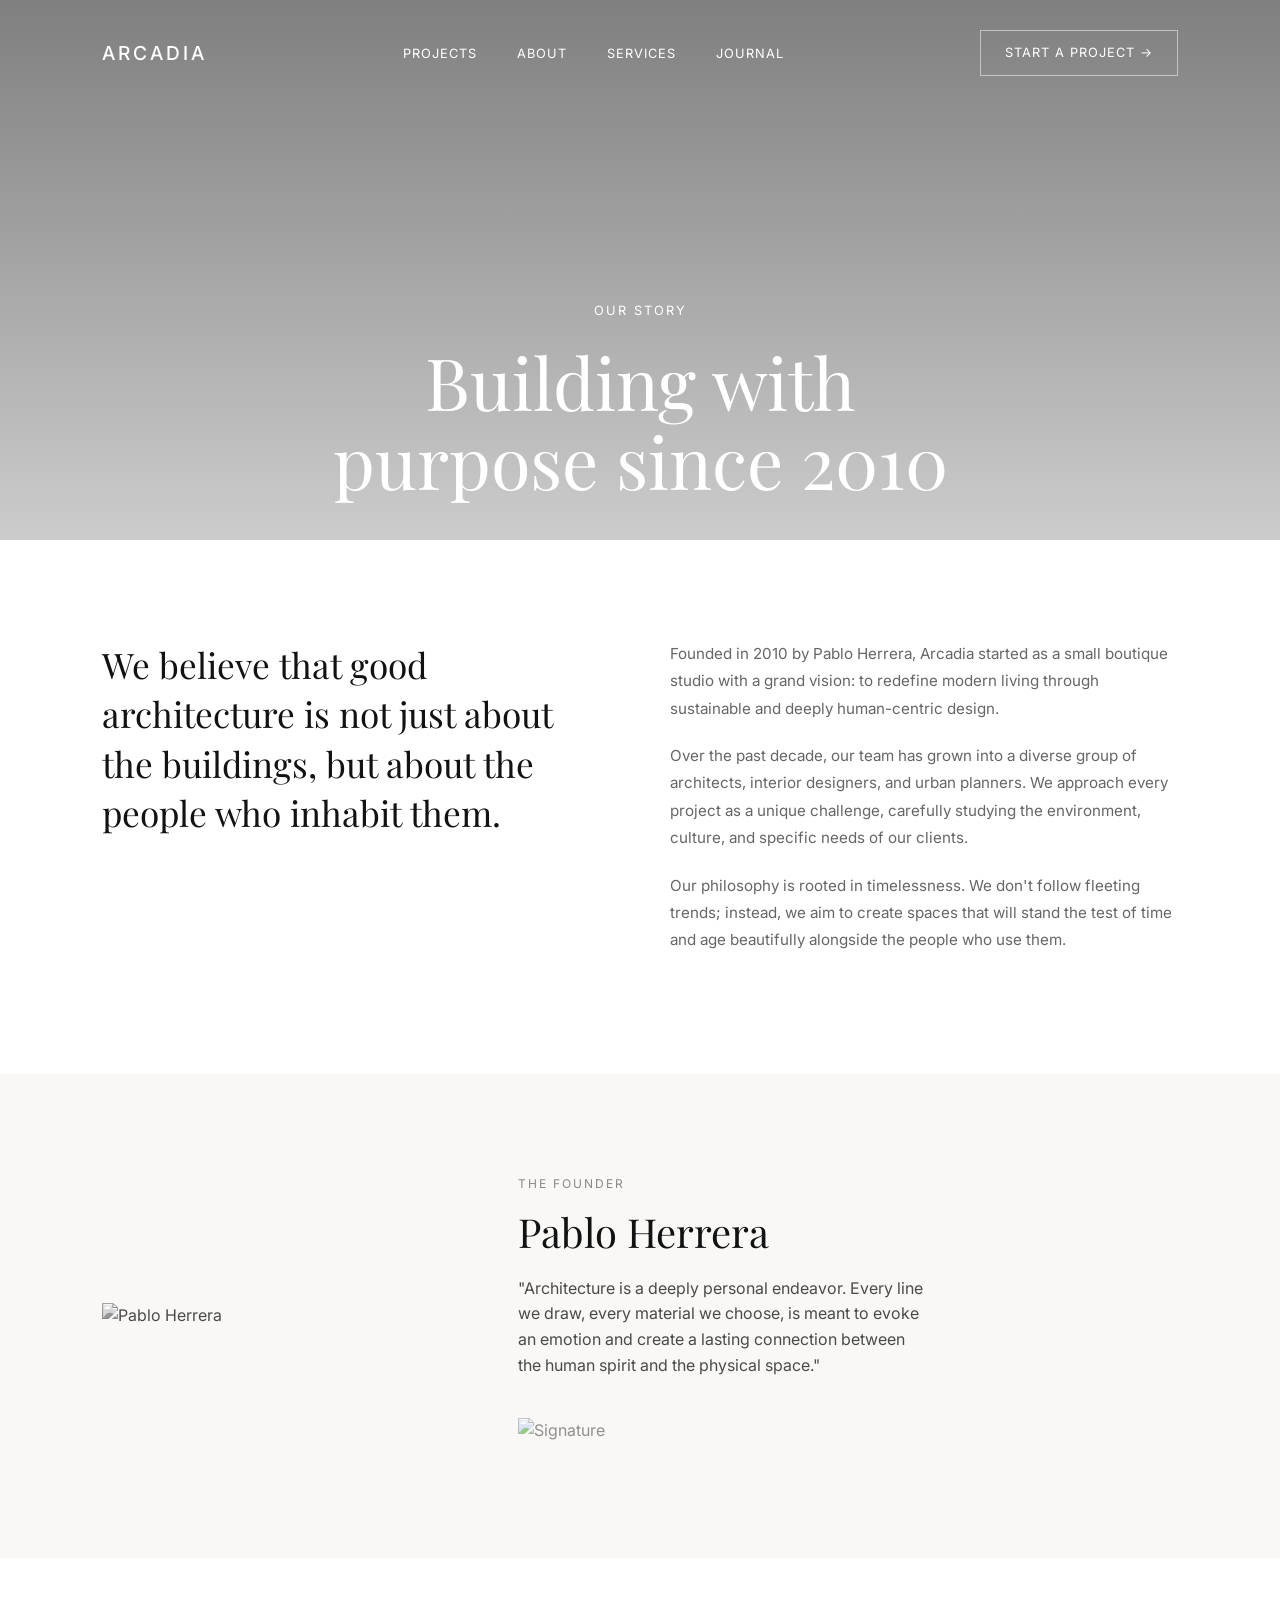
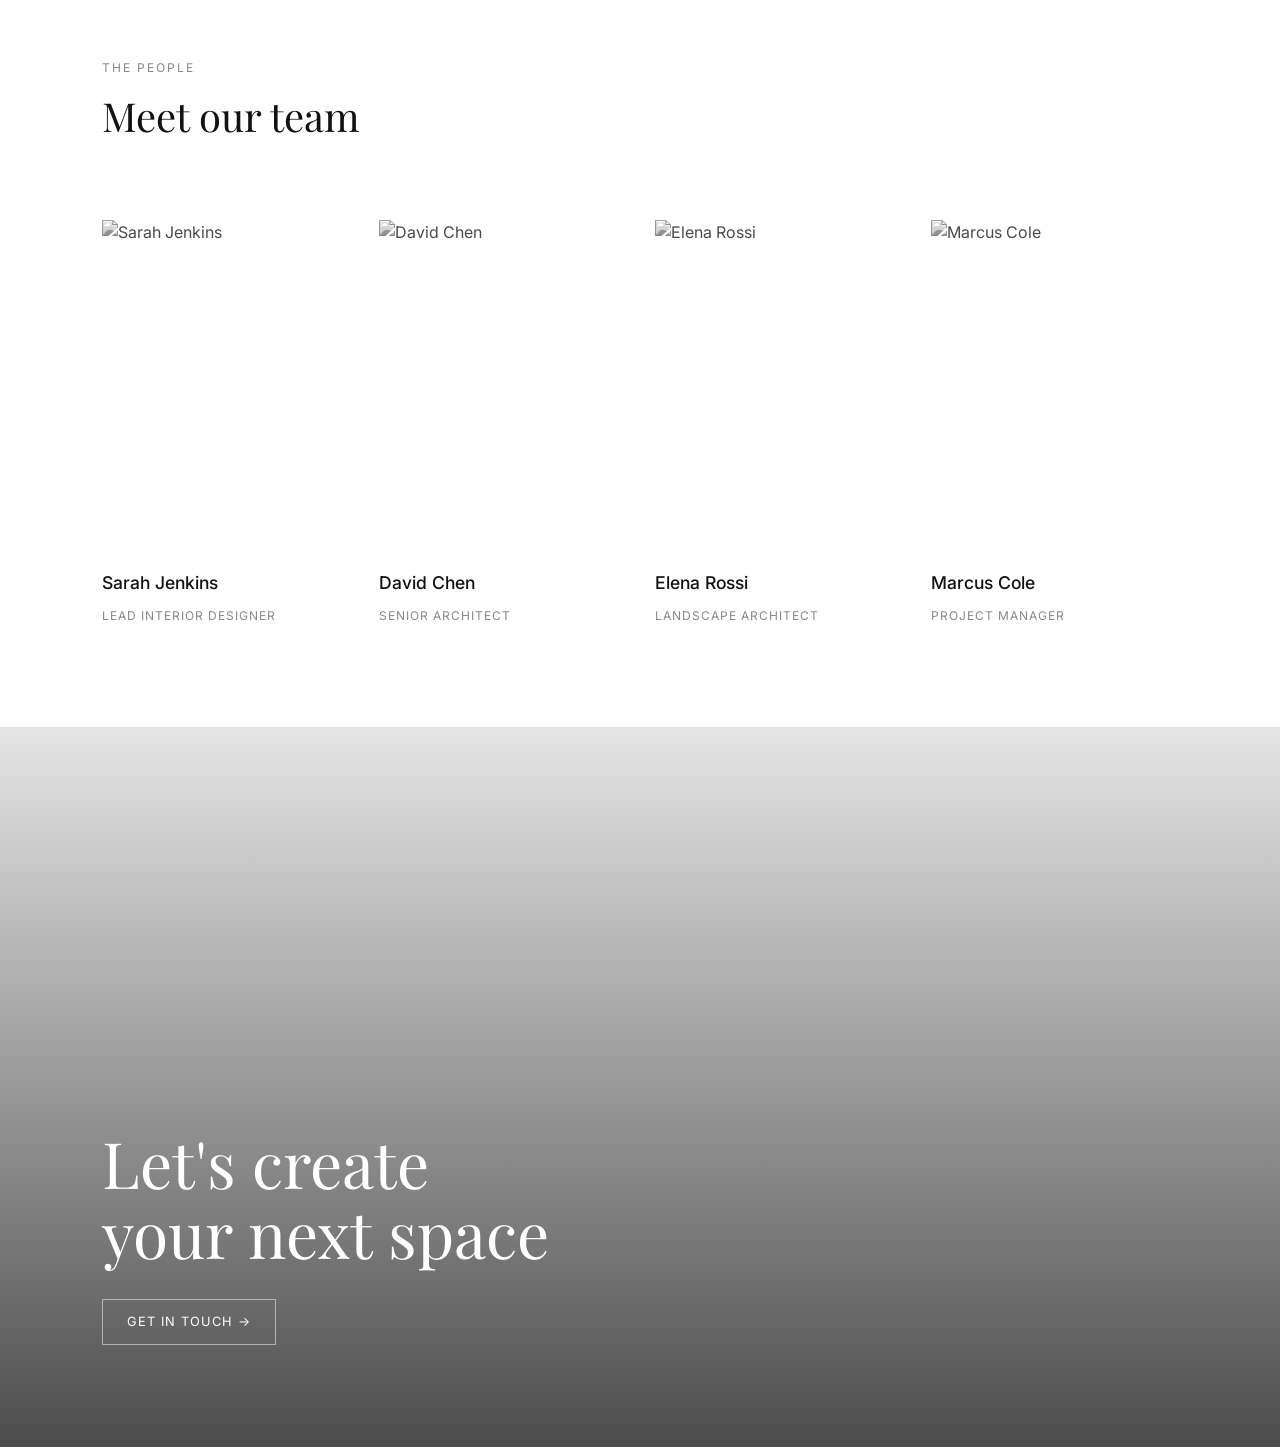
==== about.html @ d70ce988 "Initial commit - Arcadia Architecture Website" ====
<!DOCTYPE html>
<html lang="en">
<head>
    <meta charset="UTF-8">
    <meta name="viewport" content="width=device-width, initial-scale=1.0">
    <title>About Us - Arcadia Architecture</title>
    <!-- Google Fonts -->
    <link rel="preconnect" href="https://fonts.googleapis.com">
    <link rel="preconnect" href="https://fonts.gstatic.com" crossorigin>
    <link href="https://fonts.googleapis.com/css2?family=Inter:wght@300;400;500;600&family=Playfair+Display:ital,wght@0,400;0,600;1,400&display=swap" rel="stylesheet">
    <!-- FontAwesome -->
    <link rel="stylesheet" href="https://cdnjs.cloudflare.com/ajax/libs/font-awesome/6.4.0/css/all.min.css">
    <link rel="stylesheet" href="style.css">
</head>
<body>

    <!-- Header & Inner Page Hero -->
    <header class="page-hero" style="background-image: url('assets/about-hero.jpg');">
        <!-- Navigation -->
        <nav class="navbar">
            <a href="index.html" class="logo">ARCADIA</a>
            <ul class="nav-links">
                <li><a href="projects.html">PROJECTS</a></li>
                <li><a href="about.html">ABOUT</a></li>
                <li><a href="services.html">SERVICES</a></li>
                <li><a href="journal.html">JOURNAL</a></li>
            </ul>
            <a href="contact.html" class="btn btn-outline">START A PROJECT &rarr;</a>
        </nav>

        <div class="hero-content text-center">
            <span class="subtitle">OUR STORY</span>
            <h1 class="hero-title">Building with<br>purpose since 2010</h1>
        </div>
    </header>

    <!-- Our Vision & Story Section -->
    <section class="about-story section-padding">
        <div class="story-left">
            <h2>We believe that good architecture is not just about the buildings, but about the people who inhabit them.</h2>
        </div>
        <div class="story-right">
            <p>Founded in 2010 by Pablo Herrera, Arcadia started as a small boutique studio with a grand vision: to redefine modern living through sustainable and deeply human-centric design.</p>
            <p>Over the past decade, our team has grown into a diverse group of architects, interior designers, and urban planners. We approach every project as a unique challenge, carefully studying the environment, culture, and specific needs of our clients.</p>
            <p>Our philosophy is rooted in timelessness. We don't follow fleeting trends; instead, we aim to create spaces that will stand the test of time and age beautifully alongside the people who use them.</p>
        </div>
    </section>

    <!-- Founder Section (Reusing Home Page Styles) -->
    <section class="founder-section section-padding bg-light">
        <div class="founder-img-wrapper">
            <img src="assets/founder.jpg" alt="Pablo Herrera" class="founder-img">
        </div>
        <div class="founder-content">
            <span class="section-subtitle">THE FOUNDER</span>
            <h2 class="section-title">Pablo Herrera</h2>
            <p class="description">"Architecture is a deeply personal endeavor. Every line we draw, every material we choose, is meant to evoke an emotion and create a lasting connection between the human spirit and the physical space."</p>
            <div class="founder-signature">
                <img src="assets/signature.png" alt="Signature" class="signature">
            </div>
        </div>
    </section>

    <!-- The Team Section -->
    <section class="team-section section-padding">
        <div class="section-header">
            <div class="header-left">
                <span class="section-subtitle">THE PEOPLE</span>
                <h2 class="section-title">Meet our team</h2>
            </div>
        </div>

        <div class="team-grid">
            <!-- Team Member 1 -->
            <div class="team-card">
                <div class="team-img-wrap">
                    <img src="assets/team-1.jpg" alt="Sarah Jenkins" class="team-img">
                </div>
                <div class="team-info">
                    <h4>Sarah Jenkins</h4>
                    <span>LEAD INTERIOR DESIGNER</span>
                </div>
            </div>
            <!-- Team Member 2 -->
            <div class="team-card">
                <div class="team-img-wrap">
                    <img src="assets/team-2.jpg" alt="David Chen" class="team-img">
                </div>
                <div class="team-info">
                    <h4>David Chen</h4>
                    <span>SENIOR ARCHITECT</span>
                </div>
            </div>
            <!-- Team Member 3 -->
            <div class="team-card">
                <div class="team-img-wrap">
                    <img src="assets/team-3.jpg" alt="Elena Rossi" class="team-img">
                </div>
                <div class="team-info">
                    <h4>Elena Rossi</h4>
                    <span>LANDSCAPE ARCHITECT</span>
                </div>
            </div>
            <!-- Team Member 4 -->
            <div class="team-card">
                <div class="team-img-wrap">
                    <img src="assets/team-4.jpg" alt="Marcus Cole" class="team-img">
                </div>
                <div class="team-info">
                    <h4>Marcus Cole</h4>
                    <span>PROJECT MANAGER</span>
                </div>
            </div>
        </div>
    </section>

    <!-- Footer CTA Section -->
    <footer class="footer-cta" style="background-image: url('assets/footer-bg.jpg');">
        <div class="footer-content">
            <h2>Let's create<br>your next space</h2>
            <a href="contact.html" class="btn btn-outline footer-btn">GET IN TOUCH &rarr;</a>
        </div>
    </footer>

    <script src="script.js"></script>
</body>
</html>
---- style.css ----
/* --- CSS Reset & Variables --- */
:root {
    --primary-color: #121212;
    --text-color: #4a4a4a;
    --light-bg: #f9f8f6;
    --border-color: #e5e5e5;
    --font-heading: 'Playfair Display', serif;
    --font-body: 'Inter', sans-serif;
    --transition: all 0.3s ease;
}

* {
    margin: 0;
    padding: 0;
    box-sizing: border-box;
}

body {
    font-family: var(--font-body);
    color: var(--text-color);
    line-height: 1.6;
    background-color: #fff;
    overflow-x: hidden;
}

h1,
h2,
h3,
h4 {
    font-family: var(--font-heading);
    color: var(--primary-color);
    font-weight: 400;
}

a {
    text-decoration: none;
    color: inherit;
    transition: var(--transition);
}

.section-padding {
    padding: 100px 8%;
}

.bg-light {
    background-color: var(--light-bg);
}

/* Typography Classes */
.section-subtitle {
    font-size: 0.75rem;
    text-transform: uppercase;
    letter-spacing: 2px;
    color: #888;
    display: block;
    margin-bottom: 15px;
}

.section-title {
    font-size: 2.5rem;
    line-height: 1.2;
    margin-bottom: 20px;
}

/* Buttons */
.btn {
    display: inline-block;
    padding: 12px 24px;
    font-size: 0.8rem;
    letter-spacing: 1px;
    text-transform: uppercase;
    cursor: pointer;
    border: 1px solid transparent;
}

.btn-outline {
    border-color: rgba(255, 255, 255, 0.5);
    color: #fff;
}

.btn-outline:hover {
    background: #fff;
    color: var(--primary-color);
}

.btn-dark {
    background: var(--primary-color);
    color: #fff;
}

.btn-dark:hover {
    background: #333;
}

.btn-text {
    color: #fff;
    padding: 12px 0;
    margin-left: 20px;
}

.btn-text:hover {
    opacity: 0.7;
}

/* --- Header & Hero --- */
.hero-section {
    height: 100vh;
    background: url('assets/hero-bg.jpg') center/cover no-repeat;
    position: relative;
    display: flex;
    flex-direction: column;
}

/* Overlay to darken background slightly for text readability */
.hero-section::before {
    content: '';
    position: absolute;
    top: 0;
    left: 0;
    width: 100%;
    height: 100%;
    background: linear-gradient(to bottom, rgba(0, 0, 0, 0.4) 0%, rgba(0, 0, 0, 0.1) 100%);
    z-index: 1;
}

.navbar {
    position: fixed;
    top: 0;
    width: 100%;
    padding: 30px 8%;
    display: flex;
    justify-content: space-between;
    align-items: center;
    z-index: 100;
    color: #fff;
    transition: var(--transition);
}

.navbar.scrolled {
    background: #fff;
    color: var(--primary-color);
    padding: 20px 8%;
    box-shadow: 0 2px 10px rgba(0, 0, 0, 0.1);
}

.navbar.scrolled .btn-outline {
    border-color: var(--primary-color);
    color: var(--primary-color);
}

.navbar.scrolled .btn-outline:hover {
    background: var(--primary-color);
    color: #fff;
}

.logo {
    font-size: 1.2rem;
    letter-spacing: 3px;
    font-weight: 500;
}

.nav-links {
    list-style: none;
    display: flex;
    gap: 40px;
}

.nav-links li a {
    font-size: 0.8rem;
    letter-spacing: 1px;
}

.hero-content {
    position: relative;
    z-index: 2;
    margin-top: auto;
    margin-bottom: 10%;
    padding: 0 8%;
    color: #fff;
}

.hero-content .subtitle {
    font-size: 0.8rem;
    letter-spacing: 2px;
    margin-bottom: 20px;
    display: block;
}

.hero-title {
    font-size: 4.5rem;
    line-height: 1.1;
    margin-bottom: 40px;
    color: #fff;
}

.hero-title i {
    font-family: var(--font-heading);
}

/* --- Featured Projects --- */
.section-header {
    display: flex;
    justify-content: space-between;
    align-items: flex-end;
    margin-bottom: 60px;
}

.view-all {
    font-size: 0.8rem;
    letter-spacing: 1px;
    text-transform: uppercase;
    font-weight: 500;
}

.view-all:hover {
    color: #000;
}

.projects-grid {
    display: flex;
    gap: 30px;
}

.project-col {
    flex: 1;
    display: flex;
    flex-direction: column;
    gap: 30px;
}

.project-col.center-col {
    flex: 0.8;
    /* slightly narrower */
}

.project-col.offset-col {
    padding-top: 100px;
    /* Offset the right column */
}

.project-card {
    position: relative;
}

.project-img {
    width: 100%;
    height: auto;
    display: block;
    object-fit: cover;
}

.large-card .project-img {
    height: 600px;
}

.small-card .project-img {
    height: 350px;
}

.project-info {
    margin-top: 15px;
}

.project-info h3 {
    font-size: 1.2rem;
    margin-bottom: 5px;
}

.project-info p {
    font-size: 0.75rem;
    color: #888;
    line-height: 1.8;
}

.project-info span {
    font-style: italic;
    color: #aaa;
}

/* --- Founder Section --- */
.founder-section {
    display: flex;
    align-items: center;
    gap: 60px;
}

.founder-img-wrapper {
    flex: 0.35;
}

.founder-img {
    width: 100%;
    filter: grayscale(100%);
    /* based on design */
}

.founder-content {
    flex: 0.4;
}

.founder-content .description {
    font-size: 1rem;
    margin-bottom: 40px;
}

.founder-signature {
    display: flex;
    align-items: center;
    gap: 20px;
}

.signature {
    height: 40px;
    filter: opacity(0.6);
}

.founder-name h4 {
    font-size: 0.9rem;
    font-family: var(--font-body);
    letter-spacing: 1px;
}

.founder-name span {
    font-size: 0.7rem;
    color: #888;
}

.founder-stats {
    flex: 0.25;
    display: flex;
    flex-direction: column;
    gap: 40px;
    padding-left: 40px;
    border-left: 1px solid var(--border-color);
}

.stat-item h3 {
    font-size: 2rem;
    margin-bottom: 5px;
    font-family: var(--font-body);
    font-weight: 300;
}

.stat-item p {
    font-size: 0.7rem;
    letter-spacing: 1px;
    color: #888;
}

/* --- Philosophy Section --- */
.philosophy-section {
    display: flex;
    justify-content: space-between;
    align-items: flex-start;
}

.philosophy-left {
    flex: 0.35;
}

.philosophy-right {
    flex: 0.6;
    display: grid;
    grid-template-columns: repeat(4, 1fr);
    gap: 30px;
}

.phil-item i {
    font-size: 1.5rem;
    color: #c1a892;
    /* bronze/sand accent */
    margin-bottom: 20px;
}

.phil-item h4 {
    font-size: 1rem;
    font-family: var(--font-body);
    font-weight: 500;
    margin-bottom: 10px;
}

.phil-item p {
    font-size: 0.8rem;
    color: #888;
}

/* --- Services Section --- */
.services-grid {
    display: grid;
    grid-template-columns: repeat(6, 1fr);
    gap: 20px;
}

.service-card {
    border: 1px solid var(--border-color);
    padding: 30px 20px;
    display: flex;
    flex-direction: column;
    transition: var(--transition);
}

.service-card:hover {
    box-shadow: 0 10px 30px rgba(0, 0, 0, 0.05);
    transform: translateY(-5px);
}

.service-icon {
    font-size: 1.5rem;
    color: #c1a892;
    margin-bottom: 25px;
}

.service-card h4 {
    font-family: var(--font-body);
    font-size: 0.95rem;
    font-weight: 500;
    margin-bottom: 15px;
    text-transform: uppercase;
}

.service-card p {
    font-size: 0.8rem;
    color: #888;
    margin-bottom: 30px;
    flex-grow: 1;
}

.service-link {
    font-size: 1.2rem;
    color: var(--primary-color);
    align-self: flex-start;
}

/* --- Footer CTA --- */
.footer-cta {
    height: 80vh;
    background: url('assets/footer-bg.jpg') center/cover no-repeat;
    position: relative;
    display: flex;
    align-items: flex-end;
    padding: 8%;
}

.footer-cta::before {
    content: '';
    position: absolute;
    top: 0;
    left: 0;
    width: 100%;
    height: 100%;
    background: linear-gradient(to top, rgba(0, 0, 0, 0.7) 0%, rgba(0, 0, 0, 0.1) 100%);
}

.footer-content {
    position: relative;
    z-index: 2;
    color: #fff;
}

.footer-content h2 {
    font-size: 4rem;
    color: #fff;
    line-height: 1.1;
    margin-bottom: 30px;
}

/* --- Responsive Design Basics --- */
@media (max-width: 1024px) {

    .projects-grid,
    .philosophy-right {
        grid-template-columns: repeat(2, 1fr);
        flex-wrap: wrap;
    }

    .services-grid {
        grid-template-columns: repeat(3, 1fr);
    }

    .founder-section {
        flex-direction: column;
    }

    .founder-stats {
        border-left: none;
        border-top: 1px solid var(--border-color);
        padding-top: 40px;
        padding-left: 0;
        flex-direction: row;
    }
}

@media (max-width: 768px) {
    .hero-title {
        font-size: 3rem;
    }

    .services-grid {
        grid-template-columns: repeat(2, 1fr);
    }

    .philosophy-section,
    .project-col {
        flex-direction: column;
    }

    .project-col.offset-col {
        padding-top: 0;
    }

    .nav-links {
        display: none;
    }

    /* Mobile menu needed */
}

/* =========================================
   INNER PAGES STYLES (Projects, About, etc.)
   ========================================= */

/* Inner Page Hero (Shorter height) */
.page-hero {
    height: 60vh;
    background-size: cover;
    background-position: center;
    position: relative;
    display: flex;
    flex-direction: column;
    justify-content: center;
    align-items: center;
}

.page-hero::before {
    content: '';
    position: absolute;
    top: 0;
    left: 0;
    width: 100%;
    height: 100%;
    background: linear-gradient(to bottom, rgba(0, 0, 0, 0.5) 0%, rgba(0, 0, 0, 0.2) 100%);
    z-index: 1;
}

.text-center {
    text-align: center;
    align-items: center;
    margin-bottom: 0;
}

/* Projects Filters */
.project-filters {
    display: flex;
    justify-content: center;
    flex-wrap: wrap;
    gap: 30px;
    margin-bottom: 60px;
}

.filter-btn {
    background: none;
    border: none;
    font-family: var(--font-body);
    font-size: 0.85rem;
    letter-spacing: 1px;
    text-transform: uppercase;
    color: #888;
    cursor: pointer;
    padding-bottom: 5px;
    border-bottom: 1px solid transparent;
    transition: var(--transition);
}

.filter-btn:hover,
.filter-btn.active {
    color: var(--primary-color);
    border-bottom-color: var(--primary-color);
}

/* Portfolio Grid */
.portfolio-grid {
    display: flex;
    gap: 40px;
}

.portfolio-col {
    flex: 1;
    display: flex;
    flex-direction: column;
    gap: 60px;
    /* Space between projects vertically */
}

/* The offset creates the aesthetic masonry look */
.portfolio-col.offset-col {
    margin-top: 100px;
}

/* Responsive adjustments for the new grid */
@media (max-width: 768px) {
    .portfolio-grid {
        flex-direction: column;
        gap: 40px;
    }

    .portfolio-col {
        gap: 40px;
    }

    .portfolio-col.offset-col {
        margin-top: 0;
    }

    .project-filters {
        gap: 15px;
    }

    .filter-btn {
        font-size: 0.75rem;
    }
}

/* =========================================
   ABOUT PAGE STYLES
   ========================================= */

/* Story Section */
.about-story {
    display: flex;
    gap: 60px;
    align-items: flex-start;
}

.story-left {
    flex: 0.5;
}

.story-left h2 {
    font-size: 2.2rem;
    line-height: 1.4;
    color: var(--primary-color);
}

.story-right {
    flex: 0.5;
}

.story-right p {
    margin-bottom: 20px;
    color: #666;
    font-size: 0.95rem;
    line-height: 1.8;
}

/* Team Section */
.team-grid {
    display: grid;
    grid-template-columns: repeat(4, 1fr);
    gap: 30px;
}

.team-card {
    text-align: left;
    transition: var(--transition);
}

.team-img-wrap {
    width: 100%;
    aspect-ratio: 3/4;
    overflow: hidden;
    margin-bottom: 20px;
}

.team-img {
    width: 100%;
    height: 100%;
    object-fit: cover;
    filter: grayscale(100%);
    transition: var(--transition);
}

.team-card:hover .team-img {
    filter: grayscale(0%);
    transform: scale(1.05);
}

.team-info h4 {
    font-family: var(--font-body);
    font-size: 1.1rem;
    font-weight: 500;
    margin-bottom: 5px;
}

.team-info span {
    font-size: 0.75rem;
    color: #888;
    letter-spacing: 1px;
    text-transform: uppercase;
}

/* Responsive adjustments for About Page */
@media (max-width: 1024px) {
    .team-grid {
        grid-template-columns: repeat(2, 1fr);
    }
}

@media (max-width: 768px) {
    .about-story {
        flex-direction: column;
        gap: 30px;
    }

    .story-left h2 {
        font-size: 1.8rem;
    }

    .team-grid {
        grid-template-columns: 1fr;
    }
}

/* =========================================
   SERVICES PAGE STYLES
   ========================================= */

/* Services Intro */
.services-intro {
    max-width: 800px;
    margin: 0 auto;
}

.intro-text {
    font-size: 1.1rem;
    color: #666;
    line-height: 1.8;
    margin-top: 20px;
}

/* Detailed Services Rows */
.service-row {
    display: flex;
    align-items: center;
    gap: 80px;
}

/* Reverse the order for even rows (Text left, Image right) */
.service-row.reverse-row {
    flex-direction: row;
}

.service-img-col {
    flex: 0.5;
}

.service-detail-img {
    width: 100%;
    height: 600px;
    object-fit: cover;
    box-shadow: 0 20px 40px rgba(0, 0, 0, 0.08);
}

.service-text-col {
    flex: 0.5;
}

.service-text-col .service-icon {
    font-size: 2.5rem;
    color: #c1a892;
    margin-bottom: 20px;
}

.service-text-col h2 {
    font-size: 2.5rem;
    margin-bottom: 25px;
}

.service-text-col p {
    color: #666;
    margin-bottom: 20px;
    line-height: 1.8;
}

.service-features {
    list-style: none;
    margin-top: 30px;
    padding-top: 30px;
    border-top: 1px solid var(--border-color);
}

.service-features li {
    margin-bottom: 15px;
    color: var(--primary-color);
    font-weight: 500;
    display: flex;
    align-items: center;
    gap: 15px;
}

.service-features li i {
    color: #c1a892;
    font-size: 0.9rem;
}

/* Responsive adjustments for Services Page */
@media (max-width: 992px) {

    .service-row,
    .service-row.reverse-row {
        flex-direction: column;
        gap: 40px;
    }

    .service-detail-img {
        height: 400px;
    }
}

/* =========================================
   JOURNAL PAGE STYLES
   ========================================= */

/* Featured Post */
.featured-post {
    display: flex;
    align-items: center;
    gap: 60px;
}

.featured-img-wrap {
    flex: 0.6;
    overflow: hidden;
}

.featured-img {
    width: 100%;
    height: 500px;
    object-fit: cover;
    transition: transform 0.5s ease;
}

.featured-post:hover .featured-img {
    transform: scale(1.03);
}

.featured-content {
    flex: 0.4;
}

.post-meta {
    display: flex;
    gap: 15px;
    margin-bottom: 20px;
    font-size: 0.75rem;
    letter-spacing: 1px;
}

.post-category {
    color: #c1a892;
    font-weight: 600;
}

.post-date {
    color: #888;
}

.featured-content h2 {
    font-size: 2.2rem;
    margin-bottom: 20px;
    line-height: 1.2;
}

.featured-content p {
    color: #666;
    margin-bottom: 30px;
    line-height: 1.8;
}

.read-more {
    font-size: 0.8rem;
    letter-spacing: 1px;
    text-transform: uppercase;
    font-weight: 500;
    color: var(--primary-color);
    border-bottom: 1px solid var(--primary-color);
    padding-bottom: 3px;
    display: inline-block;
}

.read-more:hover {
    color: #c1a892;
    border-color: #c1a892;
}

/* Journal Grid */
.journal-grid {
    display: grid;
    grid-template-columns: repeat(3, 1fr);
    gap: 40px;
}

.journal-card {
    display: flex;
    flex-direction: column;
}

.journal-img-link {
    display: block;
    overflow: hidden;
    margin-bottom: 25px;
    aspect-ratio: 4/3;
}

.journal-img {
    width: 100%;
    height: 100%;
    object-fit: cover;
    transition: transform 0.5s ease;
}

.journal-card:hover .journal-img {
    transform: scale(1.05);
}

.journal-info h3 {
    font-size: 1.4rem;
    margin-bottom: 20px;
    line-height: 1.3;
}

.journal-info h3 a:hover {
    color: #c1a892;
}

/* Responsive adjustments for Journal Page */
@media (max-width: 992px) {
    .featured-post {
        flex-direction: column;
        gap: 30px;
    }

    .featured-img-wrap,
    .featured-content {
        flex: 1;
        width: 100%;
    }

    .featured-img {
        height: 400px;
    }

    .journal-grid {
        grid-template-columns: repeat(2, 1fr);
    }
}

@media (max-width: 768px) {
    .journal-grid {
        grid-template-columns: 1fr;
    }
}

/* =========================================
   CONTACT PAGE STYLES
   ========================================= */

.contact-section {
    display: flex;
    gap: 80px;
    align-items: flex-start;
}

.contact-info-col {
    flex: 0.35;
}

.info-block {
    margin-bottom: 40px;
}

.info-block h4 {
    font-family: var(--font-body);
    font-size: 0.85rem;
    letter-spacing: 1px;
    text-transform: uppercase;
    color: #888;
    margin-bottom: 10px;
}

.info-block p {
    font-size: 1.1rem;
    color: var(--primary-color);
    line-height: 1.6;
}

.social-links {
    display: flex;
    gap: 20px;
}

.social-links a {
    font-size: 1.2rem;
    color: var(--primary-color);
    transition: var(--transition);
}

.social-links a:hover {
    color: #c1a892;
}

/* Contact Form */
.contact-form-col {
    flex: 0.65;
    background: var(--light-bg);
    padding: 60px;
    border: 1px solid var(--border-color);
}

.project-form {
    display: flex;
    flex-direction: column;
    gap: 40px;
}

.form-row {
    display: flex;
    gap: 40px;
}

.form-group {
    flex: 1;
    display: flex;
    flex-direction: column;
}

.form-group label {
    font-size: 0.8rem;
    letter-spacing: 1px;
    text-transform: uppercase;
    color: #888;
    margin-bottom: 10px;
}

.form-group input,
.form-group select,
.form-group textarea {
    width: 100%;
    padding: 10px 0;
    border: none;
    border-bottom: 1px solid var(--border-color);
    background: transparent;
    font-family: var(--font-body);
    font-size: 1rem;
    color: var(--primary-color);
    transition: var(--transition);
}

.form-group input:focus,
.form-group select:focus,
.form-group textarea:focus {
    outline: none;
    border-bottom-color: var(--primary-color);
}

/* Specific styling for select dropdown */
.form-group select {
    cursor: pointer;
    appearance: none;
}

.submit-btn {
    align-self: flex-start;
    padding: 15px 35px;
    margin-top: 10px;
}

/* Responsive adjustments for Contact Page */
@media (max-width: 992px) {
    .contact-section {
        flex-direction: column;
        gap: 60px;
    }

    .contact-info-col,
    .contact-form-col {
        flex: 1;
        width: 100%;
    }

    .contact-form-col {
        padding: 40px 20px;
    }

    .form-row {
        flex-direction: column;
        gap: 40px;
    }
}
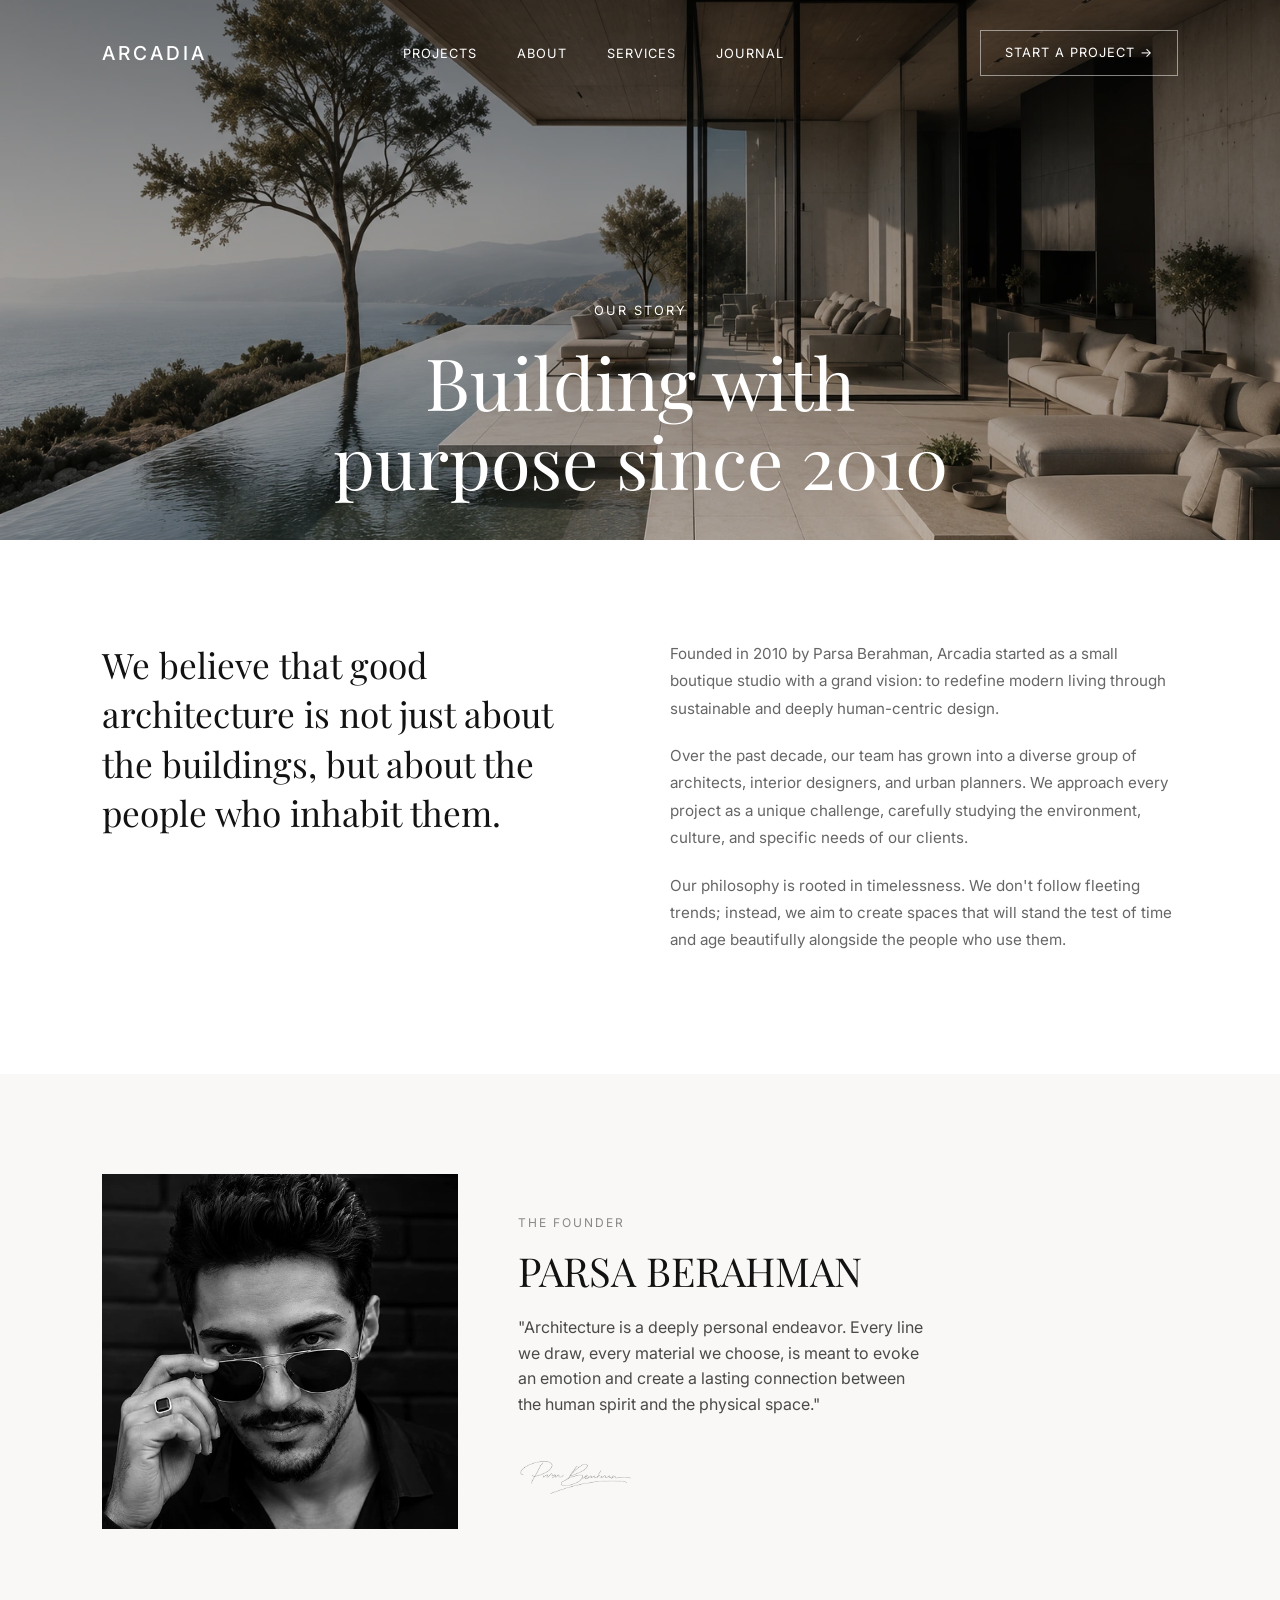
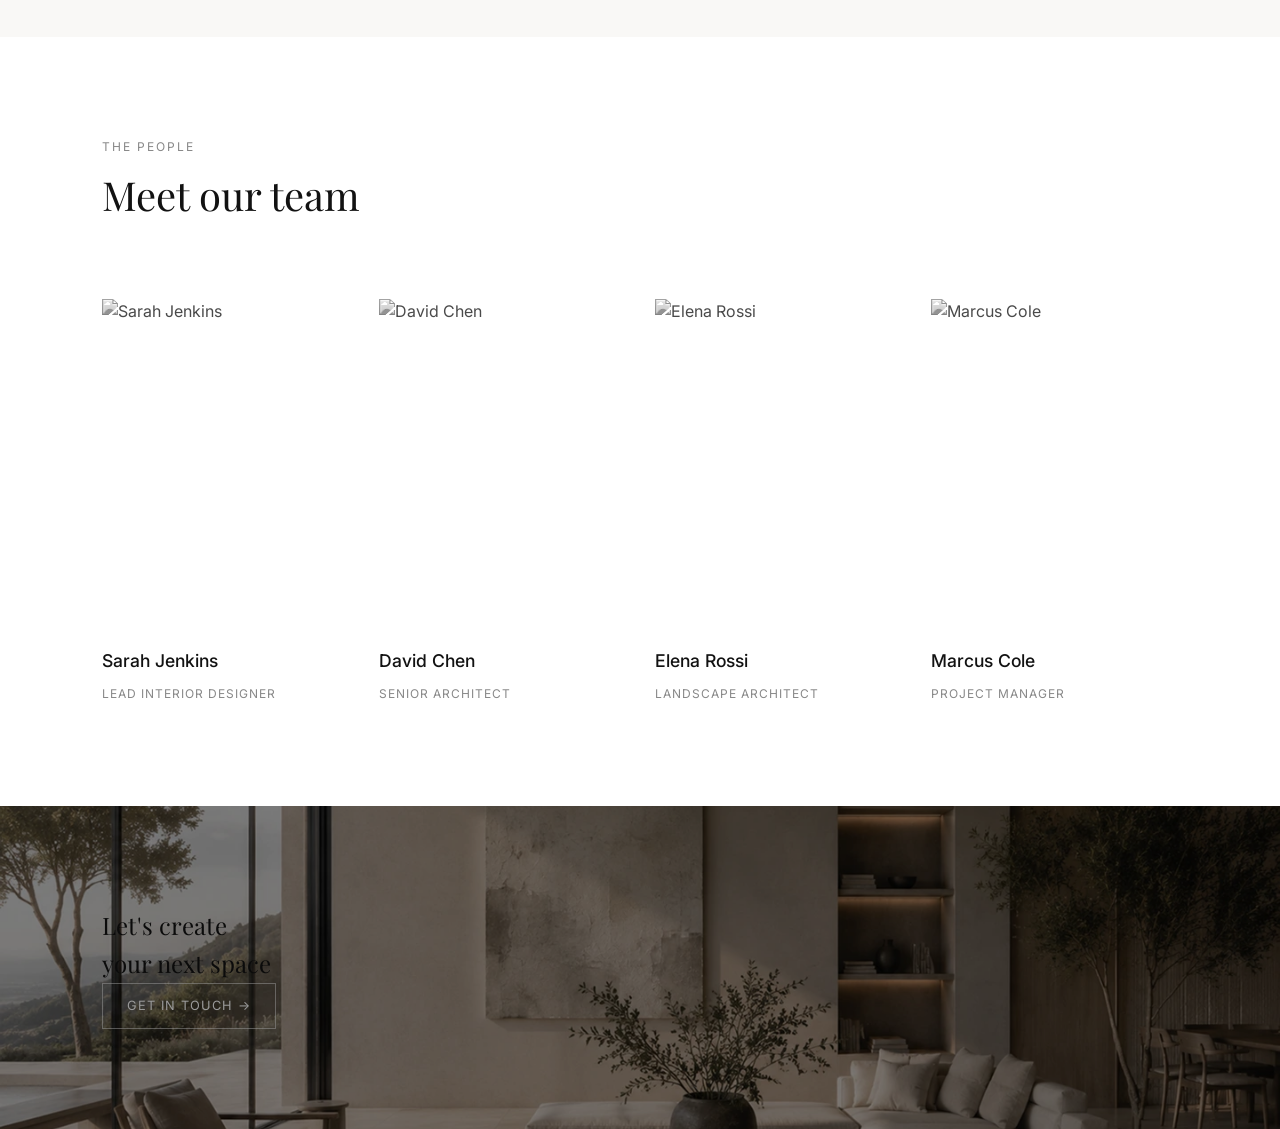
==== commit 71e80aa5: "Update footer layout to a 3-column design with contact info" ====
--- a/about.html
+++ b/about.html
@@ -15,7 +15,7 @@
 <body>
 
     <!-- Header & Inner Page Hero -->
-    <header class="page-hero" style="background-image: url('assets/about-hero.jpg');">
+    <header class="page-hero" style="background-image: url('assets/about-hero.webp');">
         <!-- Navigation -->
         <nav class="navbar">
             <a href="index.html" class="logo">ARCADIA</a>
@@ -40,7 +40,7 @@
             <h2>We believe that good architecture is not just about the buildings, but about the people who inhabit them.</h2>
         </div>
         <div class="story-right">
-            <p>Founded in 2010 by Pablo Herrera, Arcadia started as a small boutique studio with a grand vision: to redefine modern living through sustainable and deeply human-centric design.</p>
+            <p>Founded in 2010 by Parsa Berahman, Arcadia started as a small boutique studio with a grand vision: to redefine modern living through sustainable and deeply human-centric design.</p>
             <p>Over the past decade, our team has grown into a diverse group of architects, interior designers, and urban planners. We approach every project as a unique challenge, carefully studying the environment, culture, and specific needs of our clients.</p>
             <p>Our philosophy is rooted in timelessness. We don't follow fleeting trends; instead, we aim to create spaces that will stand the test of time and age beautifully alongside the people who use them.</p>
         </div>
@@ -49,14 +49,14 @@
     <!-- Founder Section (Reusing Home Page Styles) -->
     <section class="founder-section section-padding bg-light">
         <div class="founder-img-wrapper">
-            <img src="assets/founder.jpg" alt="Pablo Herrera" class="founder-img">
+            <img src="assets/founder.webp" alt="Parsa Berahman" class="founder-img">
         </div>
         <div class="founder-content">
             <span class="section-subtitle">THE FOUNDER</span>
-            <h2 class="section-title">Pablo Herrera</h2>
+            <h2 class="section-title">PARSA BERAHMAN</h2>
             <p class="description">"Architecture is a deeply personal endeavor. Every line we draw, every material we choose, is meant to evoke an emotion and create a lasting connection between the human spirit and the physical space."</p>
             <div class="founder-signature">
-                <img src="assets/signature.png" alt="Signature" class="signature">
+                <img src="assets/signature.webp" alt="Signature" class="signature">
             </div>
         </div>
     </section>
@@ -74,7 +74,7 @@
             <!-- Team Member 1 -->
             <div class="team-card">
                 <div class="team-img-wrap">
-                    <img src="assets/team-1.jpg" alt="Sarah Jenkins" class="team-img">
+                    <img src="assets/team-1.webp" alt="Sarah Jenkins" class="team-img">
                 </div>
                 <div class="team-info">
                     <h4>Sarah Jenkins</h4>
@@ -84,7 +84,7 @@
             <!-- Team Member 2 -->
             <div class="team-card">
                 <div class="team-img-wrap">
-                    <img src="assets/team-2.jpg" alt="David Chen" class="team-img">
+                    <img src="assets/team-2.webp" alt="David Chen" class="team-img">
                 </div>
                 <div class="team-info">
                     <h4>David Chen</h4>
@@ -94,7 +94,7 @@
             <!-- Team Member 3 -->
             <div class="team-card">
                 <div class="team-img-wrap">
-                    <img src="assets/team-3.jpg" alt="Elena Rossi" class="team-img">
+                    <img src="assets/team-3.webp" alt="Elena Rossi" class="team-img">
                 </div>
                 <div class="team-info">
                     <h4>Elena Rossi</h4>
@@ -104,7 +104,7 @@
             <!-- Team Member 4 -->
             <div class="team-card">
                 <div class="team-img-wrap">
-                    <img src="assets/team-4.jpg" alt="Marcus Cole" class="team-img">
+                    <img src="assets/team-4.webp" alt="Marcus Cole" class="team-img">
                 </div>
                 <div class="team-info">
                     <h4>Marcus Cole</h4>
@@ -115,7 +115,7 @@
     </section>
 
     <!-- Footer CTA Section -->
-    <footer class="footer-cta" style="background-image: url('assets/footer-bg.jpg');">
+    <footer class="footer-cta" style="background-image: url('assets/footer-bg.webp');">
         <div class="footer-content">
             <h2>Let's create<br>your next space</h2>
             <a href="contact.html" class="btn btn-outline footer-btn">GET IN TOUCH &rarr;</a>
--- a/style.css
+++ b/style.css
@@ -105,7 +105,7 @@
 /* --- Header & Hero --- */
 .hero-section {
     height: 100vh;
-    background: url('assets/hero-bg.jpg') center/cover no-repeat;
+    background: url('assets/hero-bg.webp') center/cover no-repeat;
     position: relative;
     display: flex;
     flex-direction: column;
@@ -431,91 +431,121 @@
     align-self: flex-start;
 }
 
-/* --- Footer CTA --- */
+/* --- Footer CTA (New 3-Column Layout) --- */
 .footer-cta {
-    height: 80vh;
-    background: url('assets/footer-bg.jpg') center/cover no-repeat;
     position: relative;
-    display: flex;
-    align-items: flex-end;
-    padding: 8%;
-}
-
+    background-size: cover;
+    background-position: center;
+    padding: 100px 8%;
+    color: #fff;
+    display: flex;
+    align-items: center;
+}
+
+/* لایه تیره روی عکس بک‌گراند تا متن‌ها خوانا بمانند */
 .footer-cta::before {
     content: '';
     position: absolute;
-    top: 0;
-    left: 0;
-    width: 100%;
-    height: 100%;
-    background: linear-gradient(to top, rgba(0, 0, 0, 0.7) 0%, rgba(0, 0, 0, 0.1) 100%);
-}
-
-.footer-content {
+    top: 0; left: 0; width: 100%; height: 100%;
+    background: rgba(0, 0, 0, 0.4); 
+    z-index: 1;
+}
+
+.footer-content-grid {
     position: relative;
     z-index: 2;
+    display: grid;
+    grid-template-columns: 1.2fr 1fr 1fr; /* ستون اول کمی عریض‌تر */
+    width: 100%;
+    align-items: center;
+}
+
+.footer-col {
+    padding: 0 40px;
+}
+
+/* خطوط عمودی ظریف بین ستون‌ها (طبق عکس) */
+.footer-col-center {
+    border-left: 1px solid rgba(255, 255, 255, 0.2);
+    border-right: 1px solid rgba(255, 255, 255, 0.2);
+    padding: 20px 60px;
+}
+
+.footer-col-right {
+    padding-left: 60px;
+}
+
+.footer-col-left {
+    padding-left: 0;
+}
+
+.footer-col-left h2 {
+    font-size: 3.5rem;
     color: #fff;
-}
-
-.footer-content h2 {
-    font-size: 4rem;
+    line-height: 1.2;
+    margin-bottom: 35px;
+    font-family: var(--font-heading);
+    font-weight: 400;
+}
+
+/* استایل بخش‌های تماس و شبکه‌های اجتماعی */
+.contact-item {
+    margin-bottom: 30px;
+}
+
+.contact-item:last-child {
+    margin-bottom: 0;
+}
+
+.contact-item span {
+    display: block;
+    font-size: 0.85rem;
+    color: rgba(255, 255, 255, 0.6);
+    margin-bottom: 5px;
+    font-family: var(--font-heading);
+}
+
+.contact-item p {
+    font-size: 1rem;
     color: #fff;
-    line-height: 1.1;
-    margin-bottom: 30px;
-}
-
-/* --- Responsive Design Basics --- */
+    font-family: var(--font-heading); /* فونت‌های این بخش در عکس کلاسیک هستند */
+    letter-spacing: 0.5px;
+}
+
+.social-text-links {
+    display: flex;
+    flex-direction: column;
+    gap: 12px;
+}
+
+.social-text-links a {
+    font-size: 1rem;
+    color: #fff;
+    font-family: var(--font-heading);
+    transition: var(--transition);
+}
+
+.social-text-links a:hover {
+    color: #c1a892;
+}
+
+/* ریسپانسیو کردن فوتر برای موبایل و تبلت */
 @media (max-width: 1024px) {
-
-    .projects-grid,
-    .philosophy-right {
-        grid-template-columns: repeat(2, 1fr);
-        flex-wrap: wrap;
-    }
-
-    .services-grid {
-        grid-template-columns: repeat(3, 1fr);
-    }
-
-    .founder-section {
-        flex-direction: column;
-    }
-
-    .founder-stats {
+    .footer-content-grid {
+        grid-template-columns: 1fr;
+        gap: 40px;
+    }
+    .footer-col, .footer-col-center, .footer-col-right, .footer-col-left {
+        padding: 0;
+    }
+    .footer-col-center {
         border-left: none;
-        border-top: 1px solid var(--border-color);
-        padding-top: 40px;
-        padding-left: 0;
-        flex-direction: row;
-    }
-}
-
-@media (max-width: 768px) {
-    .hero-title {
-        font-size: 3rem;
-    }
-
-    .services-grid {
-        grid-template-columns: repeat(2, 1fr);
-    }
-
-    .philosophy-section,
-    .project-col {
-        flex-direction: column;
-    }
-
-    .project-col.offset-col {
-        padding-top: 0;
-    }
-
-    .nav-links {
-        display: none;
-    }
-
-    /* Mobile menu needed */
-}
-
-/* =========================================
+        border-right: none;
+        border-top: 1px solid rgba(255, 255, 255, 0.2);
+        border-bottom: 1px solid rgba(255, 255, 255, 0.2);
+        padding: 40px 0;
+    }
+}/* =========================================
    INNER PAGES STYLES (Projects, About, etc.)
    ========================================= */
 
@@ -1095,4 +1125,54 @@
         flex-direction: column;
         gap: 40px;
     }
+}
+/* =========================================
+   BOTTOM COPYRIGHT FOOTER
+   ========================================= */
+
+.site-footer {
+    background-color: #fff;
+    padding: 35px 8%;
+    display: flex;
+    justify-content: space-between;
+    align-items: center;
+    border-top: 1px solid var(--border-color); /* یک خط خیلی کمرنگ در بالای فوتر */
+    font-family: var(--font-heading); /* استفاده از فونت کلاسیک (شبیه عکس) */
+    font-size: 0.9rem;
+}
+
+.site-footer .footer-left,
+.site-footer .footer-right {
+    color: var(--primary-color);
+    font-weight: 600;
+    letter-spacing: 0.5px;
+}
+
+.site-footer .footer-center {
+    display: flex;
+    gap: 40px;
+}
+
+.site-footer .footer-center a {
+    color: #888;
+    font-family: var(--font-body); /* فونت ساده برای لینک‌ها */
+    font-size: 0.85rem;
+    transition: var(--transition);
+}
+
+.site-footer .footer-center a:hover {
+    color: var(--primary-color);
+}
+
+/* برای اینکه در موبایل هم مرتب و زیبا نمایش داده شود */
+@media (max-width: 768px) {
+    .site-footer {
+        flex-direction: column;
+        gap: 20px;
+        text-align: center;
+        padding: 30px 5%;
+    }
+    .site-footer .footer-center {
+        gap: 20px;
+    }
 }
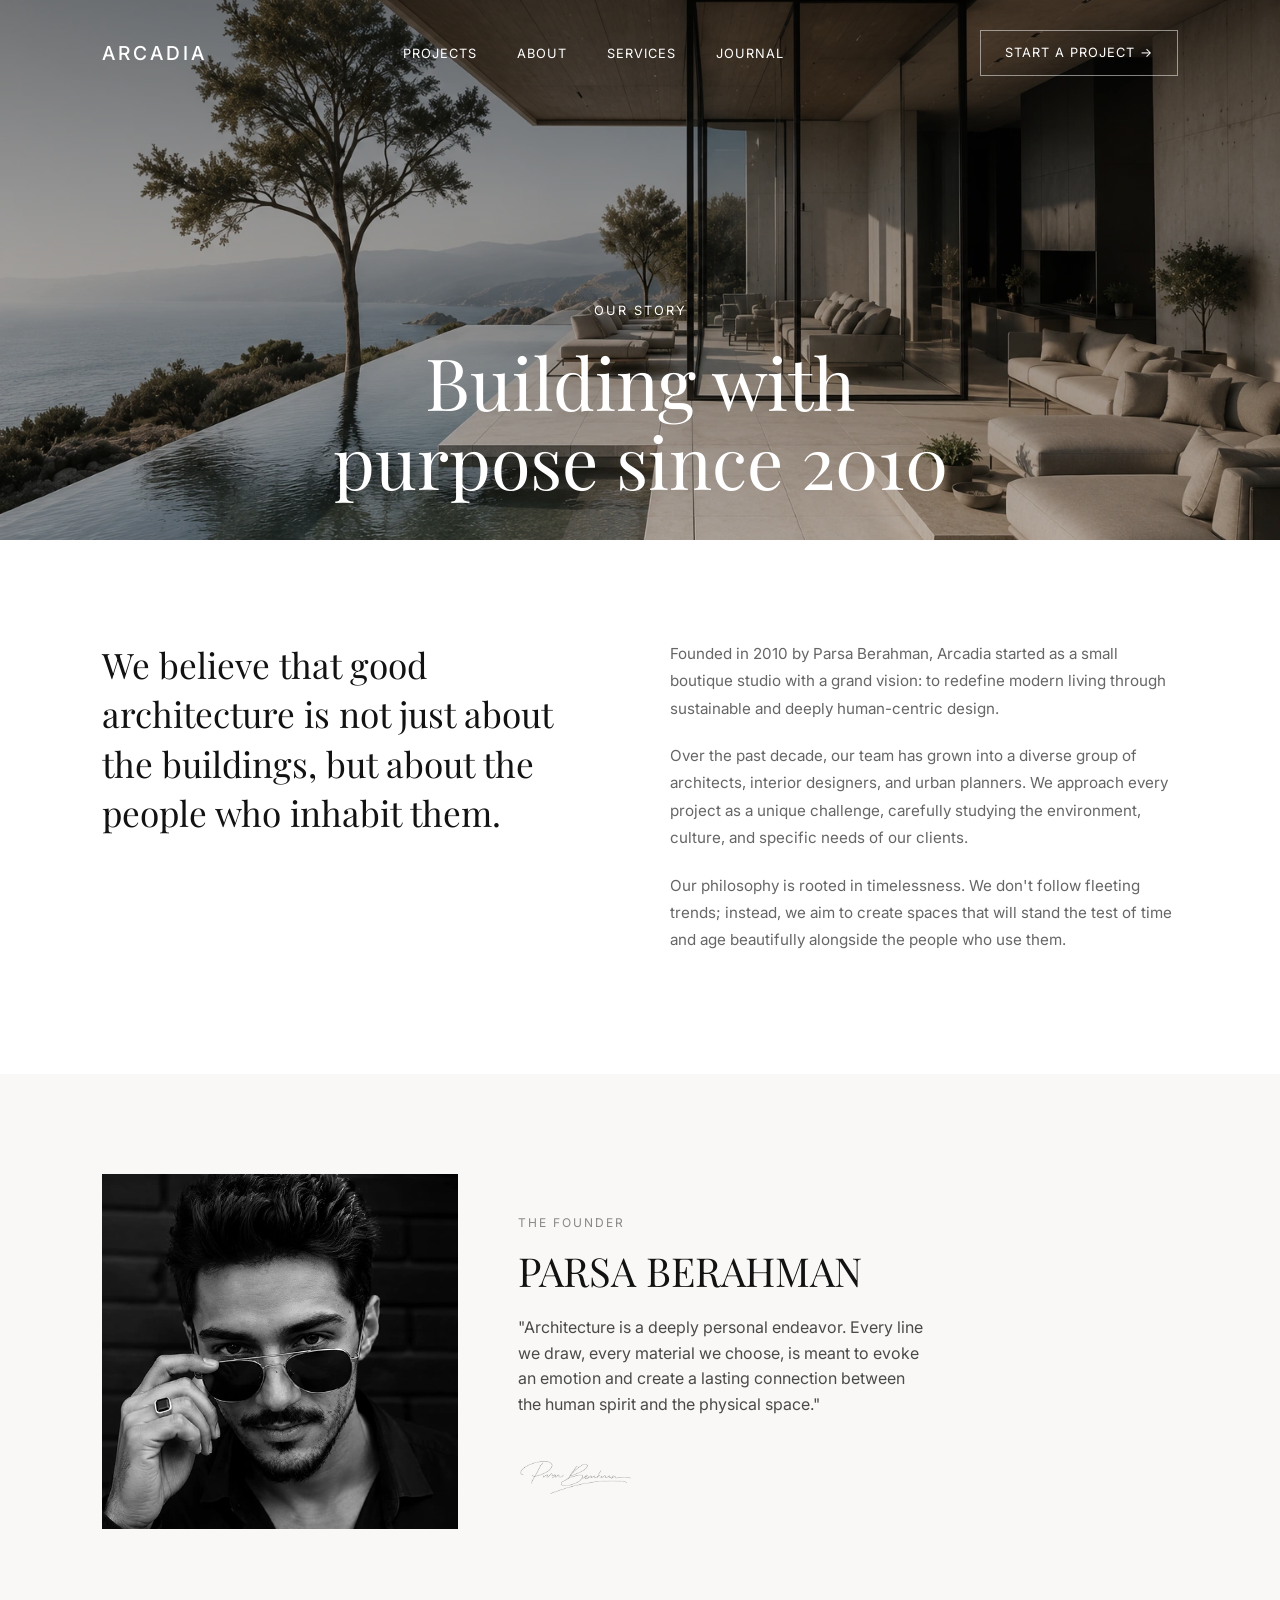
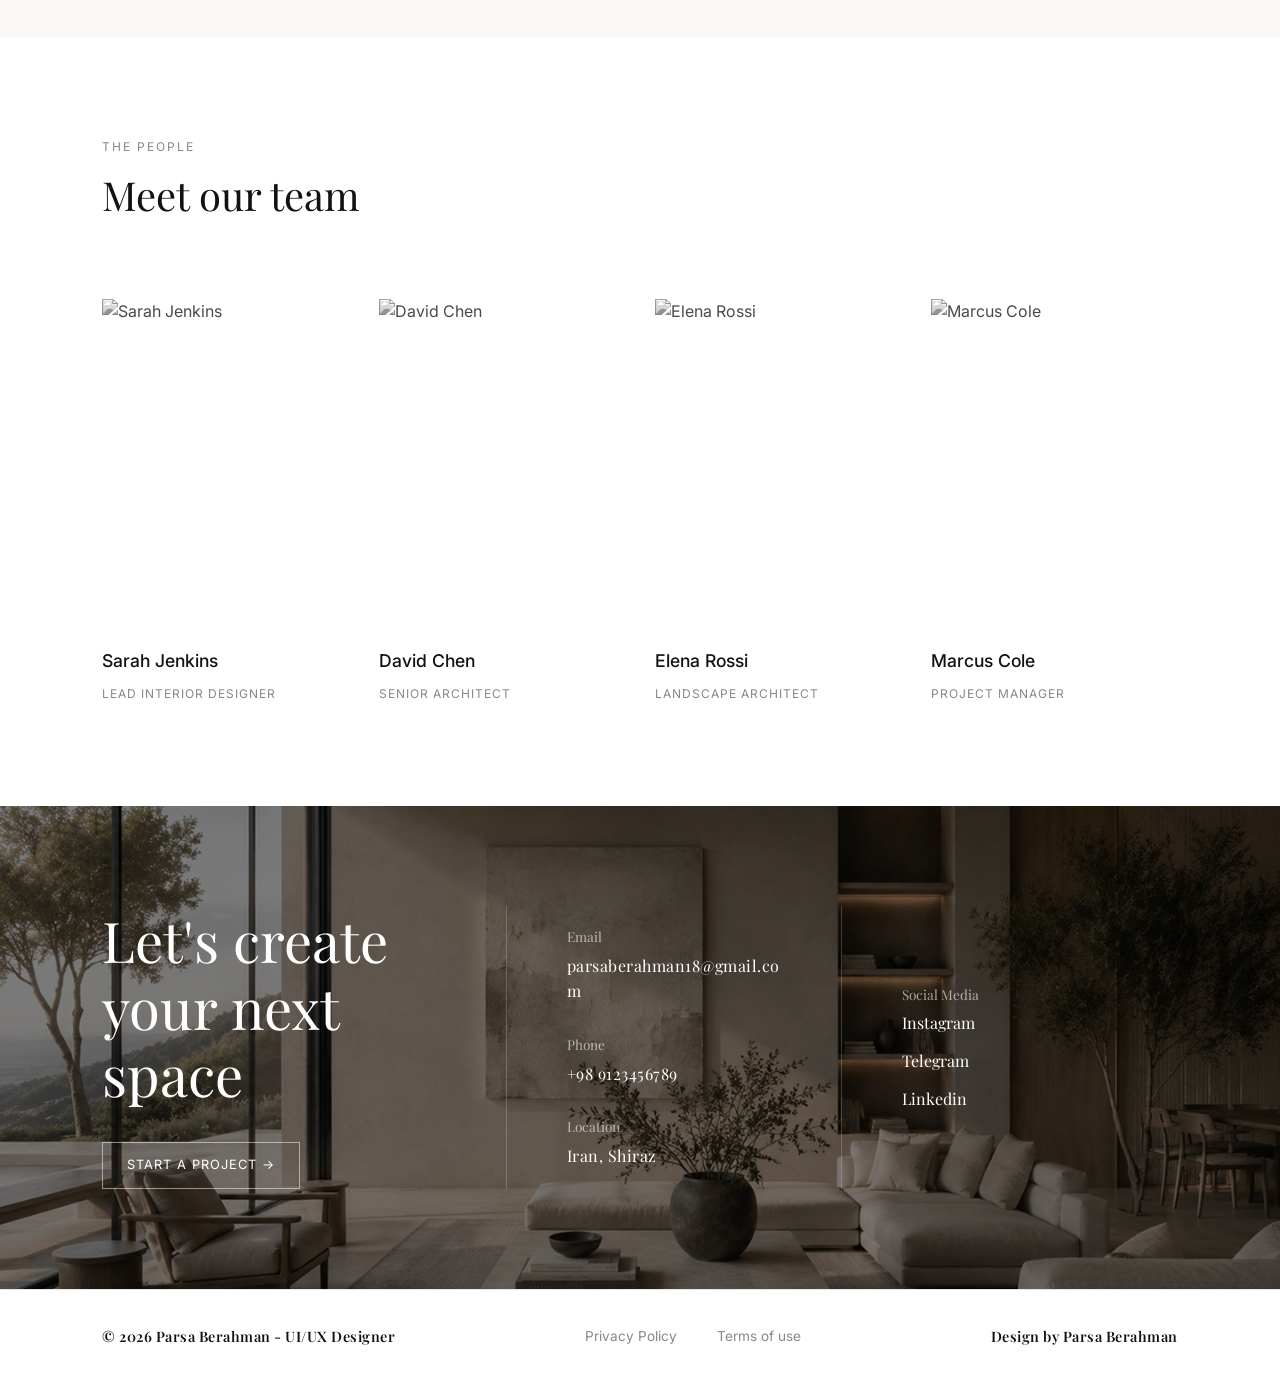
==== commit 9b7d6502: "Force 1-column layout for philosophy and founder sections on mobile" ====
--- a/about.html
+++ b/about.html
@@ -1,5 +1,6 @@
 <!DOCTYPE html>
 <html lang="en">
+
 <head>
     <meta charset="UTF-8">
     <meta name="viewport" content="width=device-width, initial-scale=1.0">
@@ -7,11 +8,14 @@
     <!-- Google Fonts -->
     <link rel="preconnect" href="https://fonts.googleapis.com">
     <link rel="preconnect" href="https://fonts.gstatic.com" crossorigin>
-    <link href="https://fonts.googleapis.com/css2?family=Inter:wght@300;400;500;600&family=Playfair+Display:ital,wght@0,400;0,600;1,400&display=swap" rel="stylesheet">
+    <link
+        href="https://fonts.googleapis.com/css2?family=Inter:wght@300;400;500;600&family=Playfair+Display:ital,wght@0,400;0,600;1,400&display=swap"
+        rel="stylesheet">
     <!-- FontAwesome -->
     <link rel="stylesheet" href="https://cdnjs.cloudflare.com/ajax/libs/font-awesome/6.4.0/css/all.min.css">
     <link rel="stylesheet" href="style.css">
 </head>
+
 <body>
 
     <!-- Header & Inner Page Hero -->
@@ -19,13 +23,21 @@
         <!-- Navigation -->
         <nav class="navbar">
             <a href="index.html" class="logo">ARCADIA</a>
+
+            <div class="menu-toggle">
+                <i class="fa-solid fa-bars"></i>
+            </div>
+
             <ul class="nav-links">
                 <li><a href="projects.html">PROJECTS</a></li>
                 <li><a href="about.html">ABOUT</a></li>
                 <li><a href="services.html">SERVICES</a></li>
                 <li><a href="journal.html">JOURNAL</a></li>
+
+                <li class="mobile-only-btn"><a href="contact.html">START A PROJECT</a></li>
             </ul>
-            <a href="contact.html" class="btn btn-outline">START A PROJECT &rarr;</a>
+
+            <a href="contact.html" class="btn btn-outline desktop-btn">START A PROJECT &rarr;</a>
         </nav>
 
         <div class="hero-content text-center">
@@ -37,12 +49,17 @@
     <!-- Our Vision & Story Section -->
     <section class="about-story section-padding">
         <div class="story-left">
-            <h2>We believe that good architecture is not just about the buildings, but about the people who inhabit them.</h2>
+            <h2>We believe that good architecture is not just about the buildings, but about the people who inhabit
+                them.</h2>
         </div>
         <div class="story-right">
-            <p>Founded in 2010 by Parsa Berahman, Arcadia started as a small boutique studio with a grand vision: to redefine modern living through sustainable and deeply human-centric design.</p>
-            <p>Over the past decade, our team has grown into a diverse group of architects, interior designers, and urban planners. We approach every project as a unique challenge, carefully studying the environment, culture, and specific needs of our clients.</p>
-            <p>Our philosophy is rooted in timelessness. We don't follow fleeting trends; instead, we aim to create spaces that will stand the test of time and age beautifully alongside the people who use them.</p>
+            <p>Founded in 2010 by Parsa Berahman, Arcadia started as a small boutique studio with a grand vision: to
+                redefine modern living through sustainable and deeply human-centric design.</p>
+            <p>Over the past decade, our team has grown into a diverse group of architects, interior designers, and
+                urban planners. We approach every project as a unique challenge, carefully studying the environment,
+                culture, and specific needs of our clients.</p>
+            <p>Our philosophy is rooted in timelessness. We don't follow fleeting trends; instead, we aim to create
+                spaces that will stand the test of time and age beautifully alongside the people who use them.</p>
         </div>
     </section>
 
@@ -54,7 +71,9 @@
         <div class="founder-content">
             <span class="section-subtitle">THE FOUNDER</span>
             <h2 class="section-title">PARSA BERAHMAN</h2>
-            <p class="description">"Architecture is a deeply personal endeavor. Every line we draw, every material we choose, is meant to evoke an emotion and create a lasting connection between the human spirit and the physical space."</p>
+            <p class="description">"Architecture is a deeply personal endeavor. Every line we draw, every material we
+                choose, is meant to evoke an emotion and create a lasting connection between the human spirit and the
+                physical space."</p>
             <div class="founder-signature">
                 <img src="assets/signature.webp" alt="Signature" class="signature">
             </div>
@@ -114,14 +133,61 @@
         </div>
     </section>
 
-    <!-- Footer CTA Section -->
+    <!-- Main Footer CTA Section (3 Columns) -->
     <footer class="footer-cta" style="background-image: url('assets/footer-bg.webp');">
-        <div class="footer-content">
-            <h2>Let's create<br>your next space</h2>
-            <a href="contact.html" class="btn btn-outline footer-btn">GET IN TOUCH &rarr;</a>
+        <div class="footer-content-grid">
+
+            <!-- Column 1: Title & Button -->
+            <div class="footer-col footer-col-left">
+                <h2>Let's create<br>your next space</h2>
+                <a href="contact.html" class="btn btn-outline footer-btn">START A PROJECT &rarr;</a>
+            </div>
+
+            <!-- Column 2: Contact Info -->
+            <div class="footer-col footer-col-center">
+                <div class="contact-item">
+                    <span>Email</span>
+                    <p>parsaberahman18@gmail.com</p>
+                </div>
+                <div class="contact-item">
+                    <span>Phone</span>
+                    <p>+98 9123456789</p>
+                </div>
+                <div class="contact-item">
+                    <span>Location</span>
+                    <p>Iran, Shiraz</p>
+                </div>
+            </div>
+
+            <!-- Column 3: Social Media -->
+            <div class="footer-col footer-col-right">
+                <div class="contact-item">
+                    <span>Social Media</span>
+                    <div class="social-text-links">
+                        <a href="https://madebyparsa.com/">Instagram</a>
+                        <a href="https://madebyparsa.com/">Telegram</a>
+                        <a href="https://madebyparsa.com/">Linkedin</a>
+                    </div>
+                </div>
+            </div>
+
+        </div>
+    </footer>
+    <!-- Main Site Footer (Copyright) -->
+    <footer class="site-footer">
+        <div class="footer-left">
+            &copy; 2026 Parsa Berahman - UI/UX Designer
+        </div>
+        <div class="footer-center">
+            <a href="#">Privacy Policy</a>
+            <a href="#">Terms of use</a>
+        </div>
+        <div class="footer-right">
+            Design by Parsa Berahman
         </div>
     </footer>
 
     <script src="script.js"></script>
 </body>
+
 </html>
--- a/style.css
+++ b/style.css
@@ -442,12 +442,14 @@
     align-items: center;
 }
 
-/* لایه تیره روی عکس بک‌گراند تا متن‌ها خوانا بمانند */
 .footer-cta::before {
     content: '';
     position: absolute;
-    top: 0; left: 0; width: 100%; height: 100%;
-    background: rgba(0, 0, 0, 0.4); 
+    top: 0;
+    left: 0;
+    width: 100%;
+    height: 100%;
+    background: rgba(0, 0, 0, 0.4);
     z-index: 1;
 }
 
@@ -455,7 +457,8 @@
     position: relative;
     z-index: 2;
     display: grid;
-    grid-template-columns: 1.2fr 1fr 1fr; /* ستون اول کمی عریض‌تر */
+    grid-template-columns: 1.2fr 1fr 1fr;
+
     width: 100%;
     align-items: center;
 }
@@ -464,7 +467,7 @@
     padding: 0 40px;
 }
 
-/* خطوط عمودی ظریف بین ستون‌ها (طبق عکس) */
+/* lines */
 .footer-col-center {
     border-left: 1px solid rgba(255, 255, 255, 0.2);
     border-right: 1px solid rgba(255, 255, 255, 0.2);
@@ -488,7 +491,7 @@
     font-weight: 400;
 }
 
-/* استایل بخش‌های تماس و شبکه‌های اجتماعی */
+/* social media */
 .contact-item {
     margin-bottom: 30px;
 }
@@ -508,7 +511,8 @@
 .contact-item p {
     font-size: 1rem;
     color: #fff;
-    font-family: var(--font-heading); /* فونت‌های این بخش در عکس کلاسیک هستند */
+    font-family: var(--font-heading);
+
     letter-spacing: 0.5px;
 }
 
@@ -529,15 +533,20 @@
     color: #c1a892;
 }
 
-/* ریسپانسیو کردن فوتر برای موبایل و تبلت */
+
 @media (max-width: 1024px) {
     .footer-content-grid {
         grid-template-columns: 1fr;
         gap: 40px;
     }
-    .footer-col, .footer-col-center, .footer-col-right, .footer-col-left {
+
+    .footer-col,
+    .footer-col-center,
+    .footer-col-right,
+    .footer-col-left {
         padding: 0;
     }
+
     .footer-col-center {
         border-left: none;
         border-right: none;
@@ -545,7 +554,9 @@
         border-bottom: 1px solid rgba(255, 255, 255, 0.2);
         padding: 40px 0;
     }
-}/* =========================================
+}
+
+/* =========================================
    INNER PAGES STYLES (Projects, About, etc.)
    ========================================= */
 
@@ -627,7 +638,7 @@
 }
 
 /* Responsive adjustments for the new grid */
-@media (max-width: 768px) {
+@media (max-width: 992px) {
     .portfolio-grid {
         flex-direction: column;
         gap: 40px;
@@ -735,7 +746,7 @@
     }
 }
 
-@media (max-width: 768px) {
+@media (max-width: 992px) {
     .about-story {
         flex-direction: column;
         gap: 30px;
@@ -984,7 +995,7 @@
     }
 }
 
-@media (max-width: 768px) {
+@media (max-width: 992px) {
     .journal-grid {
         grid-template-columns: 1fr;
     }
@@ -1126,6 +1137,7 @@
         gap: 40px;
     }
 }
+
 /* =========================================
    BOTTOM COPYRIGHT FOOTER
    ========================================= */
@@ -1136,8 +1148,10 @@
     display: flex;
     justify-content: space-between;
     align-items: center;
-    border-top: 1px solid var(--border-color); /* یک خط خیلی کمرنگ در بالای فوتر */
-    font-family: var(--font-heading); /* استفاده از فونت کلاسیک (شبیه عکس) */
+    border-top: 1px solid var(--border-color);
+
+    font-family: var(--font-heading);
+
     font-size: 0.9rem;
 }
 
@@ -1155,7 +1169,8 @@
 
 .site-footer .footer-center a {
     color: #888;
-    font-family: var(--font-body); /* فونت ساده برای لینک‌ها */
+    font-family: var(--font-body);
+
     font-size: 0.85rem;
     transition: var(--transition);
 }
@@ -1164,15 +1179,310 @@
     color: var(--primary-color);
 }
 
-/* برای اینکه در موبایل هم مرتب و زیبا نمایش داده شود */
-@media (max-width: 768px) {
+
+@media (max-width: 992px) {
     .site-footer {
         flex-direction: column;
         gap: 20px;
         text-align: center;
         padding: 30px 5%;
     }
+
     .site-footer .footer-center {
         gap: 20px;
     }
+}
+
+/* =========================================
+   MOBILE RESPONSIVE & HAMBURGER MENU
+   ========================================= */
+
+.menu-toggle {
+    display: none;
+    font-size: 1.5rem;
+    cursor: pointer;
+    z-index: 1001;
+}
+
+.mobile-only-btn {
+    display: none;
+}
+
+@media (max-width: 992px) {
+
+    /* General Spacing & Typography */
+    .section-padding {
+        padding: 60px 5%;
+    }
+
+    .hero-title {
+        font-size: 2.8rem;
+        margin-bottom: 20px;
+    }
+
+    .section-title {
+        font-size: 2rem;
+        line-height: 1.3;
+    }
+
+    /* Navbar & Mobile Menu Overlay */
+    .menu-toggle {
+        display: block;
+    }
+
+    .desktop-btn {
+        display: none;
+    }
+
+    .nav-links {
+        position: fixed;
+        top: 0;
+        right: -100%;
+        width: 100%;
+        height: 100vh;
+        background: #fff;
+        flex-direction: column;
+        justify-content: center;
+        align-items: center;
+        gap: 30px;
+        transition: right 0.4s ease;
+        z-index: 1000;
+    }
+
+    .nav-links.active {
+        right: 0;
+    }
+
+    .nav-links li a {
+        color: var(--primary-color) !important;
+        font-size: 1.5rem;
+        font-family: var(--font-heading);
+    }
+
+    .mobile-only-btn {
+        display: block;
+        margin-top: 20px;
+        border: 1px solid var(--primary-color);
+        padding: 10px 20px;
+    }
+
+    .mobile-only-btn a {
+        font-size: 1rem !important;
+        font-family: var(--font-body) !important;
+    }
+
+    /* Footer adjustments */
+    .footer-col-left h2 {
+        font-size: 2.5rem;
+        margin-bottom: 20px;
+    }
+
+    .footer-col-center {
+        padding: 30px 0;
+        border-top: 1px solid rgba(255, 255, 255, 0.2);
+        border-bottom: 1px solid rgba(255, 255, 255, 0.2);
+        border-left: none;
+        border-right: none;
+    }
+
+    .footer-col-right {
+        padding-left: 0;
+        padding-top: 20px;
+    }
+
+    /* Project & Image adjustments */
+    .large-card .project-img,
+    .small-card .project-img {
+        height: 350px;
+    }
+
+    .page-hero {
+        height: 50vh;
+    }
+}
+
+@media (max-width: 480px) {
+
+    .team-grid,
+    .services-grid {
+        grid-template-columns: 1fr;
+    }
+
+    .hero-title {
+        font-size: 2.2rem;
+    }
+
+    .large-card .project-img,
+    .small-card .project-img {
+        height: 280px;
+    }
+}
+
+/* =========================================
+   STRICT MOBILE OVERFLOW FIXES
+   ========================================= */
+
+
+html,
+body {
+    max-width: 100vw;
+    overflow-x: hidden;
+}
+
+
+p,
+a,
+h1,
+h2,
+h3,
+span {
+    word-break: break-word;
+    overflow-wrap: break-word;
+}
+
+@media (max-width: 768px) {
+
+
+    .hero-buttons {
+        display: flex;
+        flex-direction: column;
+        gap: 15px;
+        align-items: center;
+        width: 100%;
+    }
+
+    .btn-text {
+        margin-left: 0 !important;
+        padding-top: 0;
+    }
+
+
+    .founder-stats {
+        flex-direction: column !important;
+        gap: 30px !important;
+        padding-top: 30px !important;
+    }
+
+
+    .footer-cta {
+        padding: 60px 5% !important;
+    }
+
+    .footer-content-grid {
+        gap: 30px;
+    }
+
+
+    .hero-title {
+        font-size: 2.2rem !important;
+    }
+
+    .section-title {
+        font-size: 1.8rem !important;
+    }
+
+    .footer-col-left h2 {
+        font-size: 2rem !important;
+    }
+}
+
+/* =========================================
+   FIX OVERFLOW FOR PHILOSOPHY & FOUNDER SECTIONS
+   ========================================= */
+
+@media (max-width: 768px) {
+
+
+    .founder-section {
+        flex-direction: column;
+        gap: 40px;
+        padding: 60px 5% !important;
+    }
+
+    .founder-img-wrapper,
+    .founder-content,
+    .founder-stats {
+        width: 100%;
+        flex: none;
+        padding: 0;
+    }
+
+
+    .philosophy-section {
+        flex-direction: column;
+        gap: 40px;
+        padding: 60px 5% !important;
+    }
+
+    .philosophy-left,
+    .philosophy-right {
+        width: 100%;
+        flex: none;
+    }
+
+    .philosophy-right {
+        display: grid;
+        grid-template-columns: 1fr;
+        /* قرارگیری آیتم‌ها زیر هم در موبایل */
+        gap: 30px;
+    }
+}
+
+
+/* =========================================
+   ULTIMATE MOBILE FIX (UNDER 768px & 480px)
+   ========================================= */
+
+@media (max-width: 768px) {
+
+
+    .founder-section {
+        flex-direction: column !important;
+        display: flex !important;
+        padding: 50px 5% !important;
+    }
+
+    .founder-content,
+    .founder-img-wrapper {
+        width: 100% !important;
+    }
+
+    .founder-signature {
+        flex-direction: column !important;
+        align-items: flex-start !important;
+        gap: 15px !important;
+    }
+
+    .founder-stats {
+        width: 100% !important;
+        display: flex !important;
+        flex-direction: column !important;
+
+        border-left: none !important;
+        border-top: 1px solid var(--border-color) !important;
+        padding-left: 0 !important;
+        padding-top: 40px !important;
+        margin-top: 20px !important;
+        gap: 30px !important;
+    }
+
+
+    .philosophy-section {
+        flex-direction: column !important;
+        display: flex !important;
+        padding: 50px 5% !important;
+    }
+
+    .philosophy-left,
+    .philosophy-right {
+        width: 100% !important;
+    }
+
+    .philosophy-right {
+        display: grid !important;
+
+        grid-template-columns: 1fr !important;
+        gap: 40px !important;
+        margin-top: 30px !important;
+    }
 }
